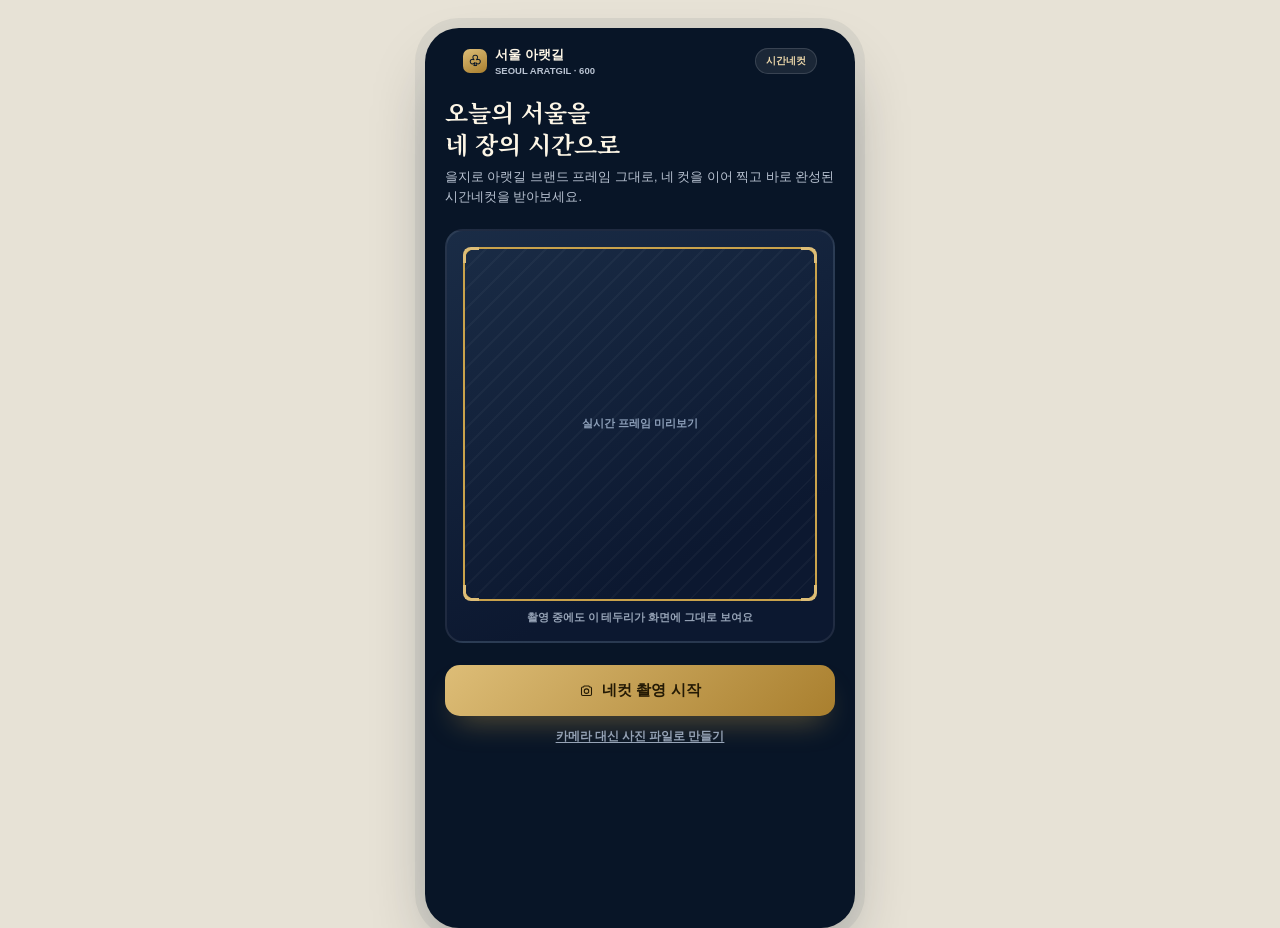
==== backend/web/photobooth.html @ 5fcafd5a "실제 점포 데이터베이스(161개) 추가, 시간네컷 포토부스 페이지 추가 - backend/data/에 원본 CSV와 build_route_database.py로 만든 실제 SQLi" ====
<!doctype html>
<html lang="ko">
<head>
<meta charset="utf-8" />
<meta name="viewport" content="width=device-width, initial-scale=1, maximum-scale=1, viewport-fit=cover" />
<meta name="theme-color" content="#0c1f34" />
<meta name="apple-mobile-web-app-capable" content="yes" />
<title>서울 시간네컷 | 서울 아랫길 600년</title>
<link rel="preconnect" href="https://fonts.googleapis.com">
<link rel="preconnect" href="https://fonts.gstatic.com" crossorigin>
<link href="https://fonts.googleapis.com/css2?family=Noto+Serif+KR:wght@500;700&family=Pretendard:wght@400;500;600;700;800&display=swap" rel="stylesheet">
<style>
:root{
  --navy-950:#081527; --navy-900:#0c1f34; --navy-800:#123049; --navy-700:#1a4162;
  --gold-300:#eed9ab; --gold-400:#ddbd77; --gold-500:#c9a24b; --gold-600:#a97f2e;
  --cream-50:#fbf7ef; --cream-100:#f4ecdc; --paper:#fffcf6;
  --ink-900:#1b2130; --ink-700:#3b4453; --ink-500:#6b7686; --ink-300:#a7b0bd;
  --line:#e9e0cf; --line-soft:#efe8d9;
  --shadow-card:0 10px 30px -14px rgba(11,25,45,.28);
  --shadow-pop:0 18px 46px -18px rgba(11,25,45,.4);
  --sans:'Pretendard','Noto Sans KR',-apple-system,BlinkMacSystemFont,'Malgun Gothic',sans-serif;
  --serif:'Noto Serif KR','Nanum Myeongjo',serif;
  --safe-t:env(safe-area-inset-top,0px); --safe-b:env(safe-area-inset-bottom,0px);
}
*{box-sizing:border-box;-webkit-tap-highlight-color:transparent}
html,body{height:100%}
body{margin:0;background:#e7e2d6;color:var(--ink-900);font-family:var(--sans);-webkit-font-smoothing:antialiased}
button{font-family:inherit}
.icon{width:1em;height:1em;display:inline-block;fill:none;stroke:currentColor;stroke-width:1.7;stroke-linecap:round;stroke-linejoin:round;vertical-align:-0.15em}

.app{position:relative;width:min(100%,430px);min-height:100vh;min-height:100dvh;margin:0 auto;background:var(--navy-950);overflow:hidden;color:#fff}
@media (min-width:560px){
  body{display:flex;justify-content:center;padding:28px 0}
  .app{min-height:min(100dvh,900px);height:min(100dvh,900px);border-radius:34px;box-shadow:0 30px 70px -22px rgba(8,20,38,.45),0 0 0 10px #0c1f3410}
}
.scroll{height:100%;overflow-y:auto;overscroll-behavior-y:contain;scrollbar-width:none}
.scroll::-webkit-scrollbar{display:none}

.topbar{
  position:sticky;top:0;z-index:20;display:flex;align-items:center;justify-content:space-between;
  padding:calc(14px + var(--safe-t)) 18px 12px;
}
.brand{display:flex;align-items:center;gap:8px;font-weight:800;font-size:13px;color:#fdf6e6}
.brand .mark{width:24px;height:24px;border-radius:7px;background:linear-gradient(155deg,var(--gold-400),var(--gold-600));display:grid;place-items:center;color:var(--navy-950);font-size:12px;flex:none}
.brand small{display:block;font-weight:600;color:#b9c3d2;font-size:9.5px;margin-top:1px}
.module-chip{font-size:10px;font-weight:700;color:var(--gold-300);background:#ffffff14;border:1px solid #ffffff22;padding:5px 10px;border-radius:99px}

/* ===== Screen 1: intro ===== */
#screen-pick{padding:4px 20px 40px}
.pick-hero h1{font-family:var(--serif);font-size:24px;font-weight:700;line-height:1.35;margin:8px 0 6px;color:#fdf6e6}
.pick-hero p{margin:0;color:#b9c3d2;font-size:12.5px;line-height:1.6}

.frame-preview{
  margin-top:22px;border-radius:18px;overflow:hidden;position:relative;
  background:linear-gradient(155deg,#1a2c46,#0c1830 75%);
  border:2px solid #ffffff14;padding:16px;
}
.frame-preview-inner{
  border-radius:12px;border:2px solid var(--gold-500);
  aspect-ratio:1/1;position:relative;
  background:repeating-linear-gradient(135deg,#ffffff08 0 2px,transparent 2px 14px);
  display:flex;align-items:center;justify-content:center;
}
.frame-preview-inner span{font-size:11px;color:#8ea0ba;font-weight:700}
.fp-corner{position:absolute;width:16px;height:16px;border-color:var(--gold-400);border-style:solid;border-width:0}
.fp-tl{top:-2px;left:-2px;border-top-width:3px;border-left-width:3px;border-top-left-radius:8px}
.fp-tr{top:-2px;right:-2px;border-top-width:3px;border-right-width:3px;border-top-right-radius:8px}
.fp-bl{bottom:-2px;left:-2px;border-bottom-width:3px;border-left-width:3px;border-bottom-left-radius:8px}
.fp-br{bottom:-2px;right:-2px;border-bottom-width:3px;border-right-width:3px;border-bottom-right-radius:8px}
.frame-preview-cap{margin-top:10px;text-align:center;font-size:10.5px;color:#96a3b6;font-weight:600}

.pick-cta{
  width:100%;margin-top:22px;border:0;border-radius:15px;padding:16px;
  background:linear-gradient(135deg,var(--gold-400),var(--gold-600));color:#241a05;
  font-size:15px;font-weight:800;cursor:pointer;display:flex;align-items:center;justify-content:center;gap:8px;
  box-shadow:0 16px 30px -12px rgba(201,162,75,.45);
}
.pick-cta:active{transform:scale(.985)}
.upload-alt{
  display:block;text-align:center;margin-top:12px;color:#96a3b6;font-size:11.5px;font-weight:600;
  text-decoration:underline;text-underline-offset:2px;background:none;border:0;width:100%;cursor:pointer;
}

/* ===== Screen 2: camera ===== */
#screen-cam{display:none;position:absolute;inset:0;background:#000}
#screen-cam.show{display:flex;flex-direction:column}
.cam-stage{position:relative;flex:1;overflow:hidden;background:#000}
video{width:100%;height:100%;object-fit:cover;display:block;transform:scaleX(-1)}
.cam-flash{position:absolute;inset:0;background:#fff;opacity:0;pointer-events:none}
.cam-flash.flash{animation:flashpop .35s ease-out}
@keyframes flashpop{0%{opacity:.9}100%{opacity:0}}
.cam-count{
  position:absolute;inset:0;display:none;align-items:center;justify-content:center;
  font-family:var(--serif);font-size:120px;font-weight:700;color:#fff;text-shadow:0 6px 30px #00000090;
  pointer-events:none;
}
.cam-count.show{display:flex}

/* live frame overlay -- shows the same border the final print will have */
.viewfinder-frame{position:absolute;inset:14px;pointer-events:none;z-index:4}
.viewfinder-frame .vf-border{position:absolute;inset:0;border:2.5px solid var(--gold-500);border-radius:16px;opacity:.9}
.viewfinder-frame .vf-corner{position:absolute;width:22px;height:22px;border-color:#fdf6e6;border-style:solid;border-width:0}
.viewfinder-frame .vf-tl{top:-2px;left:-2px;border-top-width:3px;border-left-width:3px;border-top-left-radius:10px}
.viewfinder-frame .vf-tr{top:-2px;right:-2px;border-top-width:3px;border-right-width:3px;border-top-right-radius:10px}
.viewfinder-frame .vf-bl{bottom:-2px;left:-2px;border-bottom-width:3px;border-left-width:3px;border-bottom-left-radius:10px}
.viewfinder-frame .vf-br{bottom:-2px;right:-2px;border-bottom-width:3px;border-right-width:3px;border-bottom-right-radius:10px}
.viewfinder-frame .vf-brand{
  position:absolute;top:10px;left:14px;display:flex;align-items:center;gap:5px;
  font-family:var(--serif);font-weight:700;font-size:11px;color:#fdf6e6;text-shadow:0 1px 4px #00000090;
}
.viewfinder-frame .vf-brand b{color:var(--gold-400)}
.viewfinder-frame .vf-emblem{
  position:absolute;bottom:10px;right:12px;width:30px;height:30px;border-radius:50%;
  border:1.5px solid var(--gold-400);display:flex;align-items:center;justify-content:center;
  font-family:var(--serif);font-weight:700;font-size:9px;color:var(--gold-300);
  text-shadow:0 1px 4px #00000090;
}

.cam-topline{
  position:absolute;top:calc(14px + var(--safe-t));left:16px;right:16px;z-index:5;
  display:flex;align-items:center;justify-content:space-between;
}
.cam-badge{background:#00000066;backdrop-filter:blur(6px);color:#fdf6e6;font-size:11px;font-weight:800;padding:6px 11px;border-radius:99px;border:1px solid #ffffff22}
.cam-close{width:32px;height:32px;border-radius:50%;background:#00000066;backdrop-filter:blur(6px);border:1px solid #ffffff22;color:#fff;display:grid;place-items:center;cursor:pointer}
.shots-strip{position:absolute;left:24px;top:calc(58px + var(--safe-t));z-index:5;display:flex;flex-direction:column;gap:6px}
.shots-strip .thumb{width:38px;height:38px;border-radius:8px;overflow:hidden;border:1.5px solid #ffffff55;background:#ffffff1a}
.shots-strip .thumb img{width:100%;height:100%;object-fit:cover;display:block}
.cam-bottom{
  position:relative;padding:18px 20px calc(20px + var(--safe-b));
  background:linear-gradient(0deg,#000 40%, transparent);
  display:flex;align-items:center;justify-content:center;gap:26px;
}
.shutter{
  width:74px;height:74px;border-radius:50%;background:#fff;border:4px solid #ffffff55;
  cursor:pointer;display:grid;place-items:center;
}
.shutter:active{transform:scale(.93)}
.shutter .dot{width:58px;height:58px;border-radius:50%;background:var(--gold-500)}
.shutter:disabled{opacity:.5}
.cam-side-btn{
  width:44px;height:44px;border-radius:50%;background:#ffffff18;border:1px solid #ffffff2a;color:#fff;
  display:grid;place-items:center;cursor:pointer;
}
.cam-error{
  position:absolute;inset:0;display:none;flex-direction:column;align-items:center;justify-content:center;
  padding:30px;text-align:center;background:#0c1f34;z-index:6;
}
.cam-error.show{display:flex}
.cam-error .icon{width:36px;height:36px;color:var(--gold-400);margin-bottom:14px}
.cam-error p{color:#c9d3e0;font-size:12.5px;line-height:1.7;margin:0 0 16px}
.cam-error label{
  padding:12px 20px;border-radius:12px;background:var(--gold-500);color:#241a05;font-weight:800;font-size:13px;cursor:pointer;
}

/* ===== Screen 3: result ===== */
#screen-result{display:none;position:absolute;inset:0;background:var(--paper);color:var(--ink-900)}
#screen-result.show{display:block}
.result-scroll{height:100%;overflow-y:auto;padding:calc(16px + var(--safe-t)) 20px calc(24px + var(--safe-b))}
.result-top{display:flex;align-items:center;justify-content:space-between;margin-bottom:4px}
.back-btn{width:32px;height:32px;border-radius:10px;border:1px solid var(--line);background:var(--paper);color:var(--navy-900);display:grid;place-items:center;cursor:pointer}
.result-title{font-size:13.5px;font-weight:800;color:var(--navy-950)}
.strip-wrap{margin-top:16px;display:flex;justify-content:center}
.strip-wrap canvas{width:100%;max-width:300px;border-radius:14px;box-shadow:var(--shadow-pop)}
.result-actions{display:flex;gap:10px;margin-top:22px}
.result-actions a, .result-actions button{
  flex:1;border-radius:14px;padding:14px;font-weight:800;font-size:12.5px;text-align:center;text-decoration:none;
  display:flex;align-items:center;justify-content:center;gap:6px;cursor:pointer;border:0;
}
.btn-gold{background:linear-gradient(135deg,var(--gold-400),var(--gold-600));color:#241a05}
.btn-ghost{border:1px solid var(--line)!important;background:var(--paper);color:var(--navy-800)}
.result-note{margin-top:16px;padding:11px 13px;border-radius:11px;background:var(--cream-100);color:var(--ink-500);font-size:11px;line-height:1.6;display:flex;gap:8px}
.result-note .icon{flex:none;margin-top:1px;color:var(--gold-600)}

.hidden-input{position:absolute;width:1px;height:1px;overflow:hidden;opacity:0}
</style>
</head>
<body>
<div class="app">
  <svg width="0" height="0" style="position:absolute">
    <defs>
      <symbol id="i-camera" viewBox="0 0 24 24"><path d="M4 8.5a2 2 0 0 1 2-2h1.2l1-1.8h7.6l1 1.8H18a2 2 0 0 1 2 2V18a2 2 0 0 1-2 2H6a2 2 0 0 1-2-2z"/><circle cx="12" cy="13" r="3.6"/></symbol>
      <symbol id="i-x" viewBox="0 0 24 24"><path d="M6 6l12 12M18 6L6 18"/></symbol>
      <symbol id="i-refresh" viewBox="0 0 24 24"><path d="M4 12a8 8 0 0 1 13.7-5.7L20 8M20 12a8 8 0 0 1-13.7 5.7L4 16"/><path d="M20 4v4h-4M4 20v-4h4"/></symbol>
      <symbol id="i-download" viewBox="0 0 24 24"><path d="M12 3v12m0 0l-4.5-4.5M12 15l4.5-4.5"/><path d="M4 17v2a2 2 0 0 0 2 2h12a2 2 0 0 0 2-2v-2"/></symbol>
      <symbol id="i-chevron-left" viewBox="0 0 24 24"><path d="M15 5l-7 7 7 7"/></symbol>
      <symbol id="i-flip" viewBox="0 0 24 24"><path d="M17 3l3 3-3 3M7 21l-3-3 3-3"/><path d="M20 6H9a5 5 0 0 0-5 5M4 18h11a5 5 0 0 0 5-5"/></symbol>
      <symbol id="i-info" viewBox="0 0 24 24"><circle cx="12" cy="12" r="9"/><path d="M12 11v5.5M12 7.6v.1"/></symbol>
      <symbol id="i-alert" viewBox="0 0 24 24"><path d="M12 3.5L21 19H3z"/><path d="M12 9.5v4M12 16v.1"/></symbol>
    </defs>
  </svg>

  <!-- ===== SCREEN 1: intro ===== -->
  <div id="screen-pick" class="scroll">
    <header class="topbar">
      <div class="brand"><span class="mark">♧</span><span>서울 아랫길 <small>SEOUL ARATGIL · 600</small></span></div>
      <span class="module-chip">시간네컷</span>
    </header>
    <div class="pick-hero">
      <h1>오늘의 서울을<br/>네 장의 시간으로</h1>
      <p>을지로 아랫길 브랜드 프레임 그대로, 네 컷을 이어 찍고 바로 완성된 시간네컷을 받아보세요.</p>
    </div>
    <div class="frame-preview">
      <div class="frame-preview-inner">
        <span>실시간 프레임 미리보기</span>
        <div class="fp-corner fp-tl"></div><div class="fp-corner fp-tr"></div>
        <div class="fp-corner fp-bl"></div><div class="fp-corner fp-br"></div>
      </div>
      <div class="frame-preview-cap">촬영 중에도 이 테두리가 화면에 그대로 보여요</div>
    </div>
    <button class="pick-cta" id="startBtn"><svg class="icon"><use href="#i-camera"/></svg>네컷 촬영 시작</button>
    <button class="upload-alt" id="uploadAltBtn">카메라 대신 사진 파일로 만들기</button>
    <input type="file" accept="image/*" multiple class="hidden-input" id="fileInput">
  </div>

  <!-- ===== SCREEN 2: camera ===== -->
  <div id="screen-cam">
    <div class="cam-stage">
      <video id="video" autoplay playsinline muted></video>

      <div class="viewfinder-frame">
        <div class="vf-border"></div>
        <div class="vf-corner vf-tl"></div><div class="vf-corner vf-tr"></div>
        <div class="vf-corner vf-bl"></div><div class="vf-corner vf-br"></div>
        <div class="vf-brand"><b>♧</b>서울 아랫길 600년</div>
        <div class="vf-emblem">600</div>
      </div>

      <div class="cam-flash" id="camFlash"></div>
      <div class="cam-count" id="camCount">3</div>
      <div class="cam-topline">
        <span class="cam-badge" id="shotBadge">1 / 4</span>
        <button class="cam-close" id="camClose"><svg class="icon"><use href="#i-x"/></svg></button>
      </div>
      <div class="shots-strip" id="shotsStrip"></div>
      <div class="cam-error" id="camError">
        <svg class="icon"><use href="#i-alert"/></svg>
        <p>카메라 권한을 확인할 수 없어요.<br/>브라우저 카메라 접근을 허용하거나, 사진 파일로 대신 만들어보세요.</p>
        <label for="fileInput2">사진 파일 선택</label>
        <input type="file" accept="image/*" multiple class="hidden-input" id="fileInput2">
      </div>
    </div>
    <div class="cam-bottom">
      <button class="cam-side-btn" id="camSwitch" title="카메라 전환"><svg class="icon"><use href="#i-flip"/></svg></button>
      <button class="shutter" id="shutterBtn"><span class="dot"></span></button>
      <span style="width:44px"></span>
    </div>
  </div>

  <!-- ===== SCREEN 3: result ===== -->
  <div id="screen-result">
    <div class="result-scroll">
      <div class="result-top">
        <button class="back-btn" id="resultBack"><svg class="icon"><use href="#i-chevron-left"/></svg></button>
        <span class="result-title">완성된 시간네컷</span>
        <span style="width:32px"></span>
      </div>
      <div class="strip-wrap"><canvas id="stripCanvas"></canvas></div>
      <div class="result-actions">
        <a class="btn-gold" id="downloadBtn" download="서울아랫길_시간네컷.png"><svg class="icon"><use href="#i-download"/></svg>다운로드</a>
        <button class="btn-ghost" id="retakeBtn"><svg class="icon"><use href="#i-refresh"/></svg>다시 찍기</button>
      </div>
      <div class="result-note"><svg class="icon"><use href="#i-info"/></svg><span>다운로드한 시간네컷은 을지로4가 제작 구역 참여점포에서 인화·포토북으로 제작할 수 있어요. (프로토타입 데모)</span></div>
    </div>
  </div>
</div>

<script>
(function(){
"use strict";

var TOTAL_SHOTS = 4;
var CELL = 640; // capture cell resolution (square)

var state = { stream:null, facing:'user', shots:[], countdownBusy:false };

function $(sel, root){ return (root||document).querySelector(sel); }
function $all(sel, root){ return Array.prototype.slice.call((root||document).querySelectorAll(sel)); }

$('#startBtn').addEventListener('click', function(){ openCamera(); });
$('#uploadAltBtn').addEventListener('click', function(){ $('#fileInput').click(); });
$('#fileInput').addEventListener('change', function(e){ handleFilesFallback(e.target.files); });
$('#fileInput2').addEventListener('change', function(e){ handleFilesFallback(e.target.files); });

/* ---------- Screen 2: camera ---------- */
var video = $('#video');

function openCamera(){
  state.shots = [];
  renderShotsStrip();
  updateBadge();
  $('#screen-pick').style.display = 'none';
  $('#screen-cam').classList.add('show');
  $('#camError').classList.remove('show');
  startStream();
}

function startStream(){
  if (state.stream){ state.stream.getTracks().forEach(function(t){ t.stop(); }); state.stream = null; }
  if (!navigator.mediaDevices || !navigator.mediaDevices.getUserMedia){
    showCamError(); return;
  }
  navigator.mediaDevices.getUserMedia({ video: { facingMode: state.facing }, audio:false })
    .then(function(stream){
      state.stream = stream;
      video.srcObject = stream;
      video.style.transform = state.facing === 'user' ? 'scaleX(-1)' : 'none';
    })
    .catch(function(){ showCamError(); });
}

function showCamError(){ $('#camError').classList.add('show'); }

$('#camSwitch').addEventListener('click', function(){
  state.facing = state.facing === 'user' ? 'environment' : 'user';
  startStream();
});

$('#camClose').addEventListener('click', function(){
  stopStream();
  $('#screen-cam').classList.remove('show');
  $('#screen-pick').style.display = '';
});

function stopStream(){
  if (state.stream){ state.stream.getTracks().forEach(function(t){ t.stop(); }); state.stream = null; }
}

function updateBadge(){
  $('#shotBadge').textContent = (state.shots.length + 1) + ' / ' + TOTAL_SHOTS;
}

$('#shutterBtn').addEventListener('click', function(){
  if (state.countdownBusy || state.shots.length >= TOTAL_SHOTS) return;
  runCountdown(function(){ captureFromVideo(); });
});

function runCountdown(done){
  state.countdownBusy = true;
  $('#shutterBtn').disabled = true;
  var n = 3;
  var el = $('#camCount');
  el.classList.add('show');
  el.textContent = n;
  var timer = setInterval(function(){
    n -= 1;
    if (n <= 0){
      clearInterval(timer);
      el.classList.remove('show');
      state.countdownBusy = false;
      $('#shutterBtn').disabled = false;
      done();
    } else {
      el.textContent = n;
    }
  }, 700);
}

function flash(){
  var f = $('#camFlash');
  f.classList.remove('flash'); void f.offsetWidth; f.classList.add('flash');
}

function captureFromVideo(){
  var vw = video.videoWidth, vh = video.videoHeight;
  if (!vw || !vh) return;
  var side = Math.min(vw, vh);
  var sx = (vw - side) / 2, sy = (vh - side) / 2;
  var canvas = document.createElement('canvas');
  canvas.width = CELL; canvas.height = CELL;
  var ctx = canvas.getContext('2d');
  ctx.save();
  if (state.facing === 'user'){ ctx.translate(CELL,0); ctx.scale(-1,1); }
  ctx.drawImage(video, sx, sy, side, side, 0, 0, CELL, CELL);
  ctx.restore();
  flash();
  addShot(canvas);
}

function handleFilesFallback(files){
  if (!files || !files.length) return;
  var list = Array.prototype.slice.call(files).slice(0, TOTAL_SHOTS - state.shots.length);
  if (!list.length) return;
  $('#screen-pick').style.display = 'none';
  $('#screen-cam').classList.add('show');
  $('#camError').classList.add('show');
  updateBadge();
  var i = 0;
  function next(){
    if (i >= list.length) return;
    var file = list[i]; i += 1;
    var img = new Image();
    img.onload = function(){
      var side = Math.min(img.width, img.height);
      var sx = (img.width - side) / 2, sy = (img.height - side) / 2;
      var canvas = document.createElement('canvas');
      canvas.width = CELL; canvas.height = CELL;
      var ctx = canvas.getContext('2d');
      ctx.drawImage(img, sx, sy, side, side, 0, 0, CELL, CELL);
      addShot(canvas);
      URL.revokeObjectURL(img.src);
      next();
    };
    img.src = URL.createObjectURL(file);
  }
  next();
}

function addShot(canvas){
  state.shots.push(canvas);
  renderShotsStrip();
  if (state.shots.length >= TOTAL_SHOTS){
    stopStream();
    setTimeout(buildResult, 300);
  } else {
    updateBadge();
  }
}

function renderShotsStrip(){
  var wrap = $('#shotsStrip');
  wrap.innerHTML = '';
  state.shots.forEach(function(c){
    var t = document.createElement('div');
    t.className = 'thumb';
    var img = document.createElement('img');
    img.src = c.toDataURL('image/jpeg', 0.85);
    t.appendChild(img);
    wrap.appendChild(t);
  });
}

/* ---------- Screen 3: build strip & result ---------- */
function roundRectPath(ctx, x, y, w, h, r){
  ctx.beginPath();
  ctx.moveTo(x+r, y);
  ctx.arcTo(x+w, y, x+w, y+h, r);
  ctx.arcTo(x+w, y+h, x, y+h, r);
  ctx.arcTo(x, y+h, x, y, r);
  ctx.arcTo(x, y, x+w, y, r);
  ctx.closePath();
}

function buildResult(){
  var pad = 28, gap = 14, cellW = 480;
  var headerH = 96, footerH = 92;
  var w = cellW + pad * 2;
  var h = headerH + state.shots.length * cellW + (state.shots.length - 1) * gap + footerH + pad;

  var canvas = $('#stripCanvas');
  canvas.width = w; canvas.height = h;
  var ctx = canvas.getContext('2d');

  ctx.fillStyle = '#fffcf6';
  roundRectPath(ctx, 0, 0, w, h, 22);
  ctx.fill();

  ctx.save();
  ctx.strokeStyle = '#c9a24b';
  ctx.lineWidth = 3;
  roundRectPath(ctx, 4, 4, w-8, h-8, 18);
  ctx.stroke();
  ctx.restore();

  ctx.fillStyle = '#0c1f34';
  ctx.font = '700 15px "Noto Serif KR", serif';
  ctx.textAlign = 'left';
  ctx.fillText('서울 아랫길 600년', pad, 40);
  ctx.fillStyle = '#a97f2e';
  ctx.font = '700 12px Pretendard, sans-serif';
  ctx.fillText('SEOUL ARATGIL TIME-CUT', pad, 60);
  ctx.strokeStyle = '#e9e0cf';
  ctx.lineWidth = 1;
  ctx.beginPath(); ctx.moveTo(pad, headerH - 14); ctx.lineTo(w - pad, headerH - 14); ctx.stroke();

  var y = headerH;
  state.shots.forEach(function(shot){
    ctx.save();
    roundRectPath(ctx, pad, y, cellW, cellW, 10);
    ctx.clip();
    ctx.drawImage(shot, pad, y, cellW, cellW);
    ctx.restore();
    ctx.strokeStyle = '#c9a24b';
    ctx.lineWidth = 2.5;
    roundRectPath(ctx, pad, y, cellW, cellW, 10);
    ctx.stroke();
    y += cellW + gap;
  });

  var footY = h - footerH;
  ctx.strokeStyle = '#e9e0cf';
  ctx.beginPath(); ctx.moveTo(pad, footY + 10); ctx.lineTo(w - pad, footY + 10); ctx.stroke();
  ctx.fillStyle = '#6b7686';
  ctx.font = '600 11.5px Pretendard, sans-serif';
  var d = new Date();
  var dateStr = d.getFullYear() + '.' + String(d.getMonth()+1).padStart(2,'0') + '.' + String(d.getDate()).padStart(2,'0');
  ctx.fillText('을지로 지하상가 · ' + dateStr, pad, footY + 34);
  ctx.fillStyle = '#1b2130';
  ctx.font = '700 12px Pretendard, sans-serif';
  ctx.fillText('오늘의 서울을 네 장의 시간으로', pad, footY + 54);

  ctx.save();
  ctx.translate(w - pad - 30, footY + 40);
  ctx.strokeStyle = '#c9a24b';
  ctx.lineWidth = 2;
  ctx.beginPath(); ctx.arc(0, 0, 22, 0, Math.PI*2); ctx.stroke();
  ctx.fillStyle = '#a97f2e';
  ctx.font = '700 13px "Noto Serif KR", serif';
  ctx.textAlign = 'center';
  ctx.fillText('600', 0, 5);
  ctx.restore();

  $('#downloadBtn').href = canvas.toDataURL('image/png');

  $('#screen-cam').classList.remove('show');
  $('#screen-result').classList.add('show');
}

$('#resultBack').addEventListener('click', resetAll);
$('#retakeBtn').addEventListener('click', resetAll);

function resetAll(){
  stopStream();
  state.shots = [];
  $('#screen-result').classList.remove('show');
  $('#screen-pick').style.display = '';
}
})();
</script>
</body>
</html>
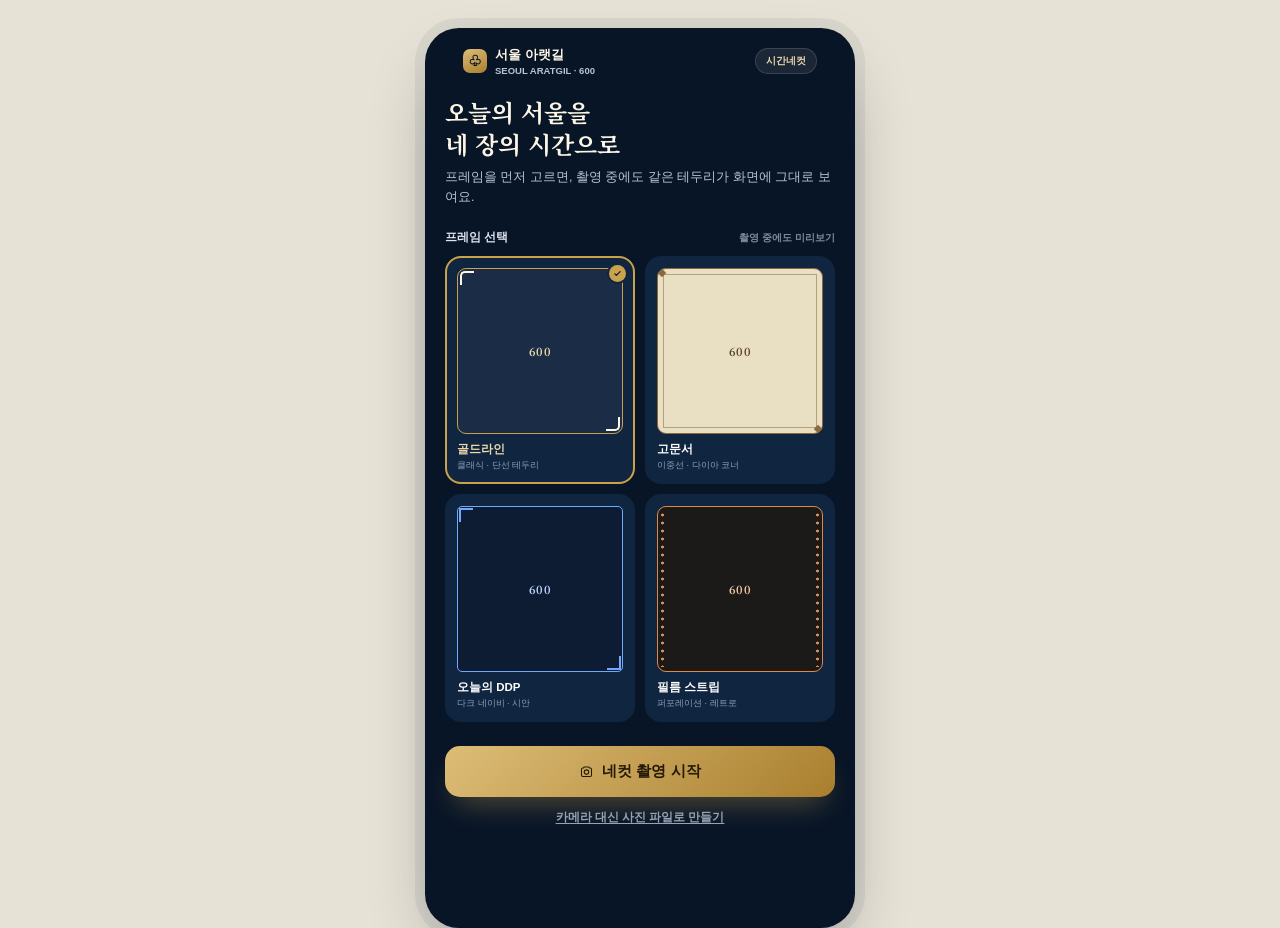
==== commit f6cabc49: "시간네컷에 프레임 선택 기능 추가 (골드라인·고문서·오늘의 DDP·필름 스트립)" ====
--- a/backend/web/photobooth.html
+++ b/backend/web/photobooth.html
@@ -45,32 +45,68 @@
 .brand small{display:block;font-weight:600;color:#b9c3d2;font-size:9.5px;margin-top:1px}
 .module-chip{font-size:10px;font-weight:700;color:var(--gold-300);background:#ffffff14;border:1px solid #ffffff22;padding:5px 10px;border-radius:99px}
 
-/* ===== Screen 1: intro ===== */
+/* ===== Screen 1: intro + frame picker ===== */
 #screen-pick{padding:4px 20px 40px}
 .pick-hero h1{font-family:var(--serif);font-size:24px;font-weight:700;line-height:1.35;margin:8px 0 6px;color:#fdf6e6}
 .pick-hero p{margin:0;color:#b9c3d2;font-size:12.5px;line-height:1.6}
 
-.frame-preview{
-  margin-top:22px;border-radius:18px;overflow:hidden;position:relative;
-  background:linear-gradient(155deg,#1a2c46,#0c1830 75%);
-  border:2px solid #ffffff14;padding:16px;
-}
-.frame-preview-inner{
-  border-radius:12px;border:2px solid var(--gold-500);
-  aspect-ratio:1/1;position:relative;
-  background:repeating-linear-gradient(135deg,#ffffff08 0 2px,transparent 2px 14px);
-  display:flex;align-items:center;justify-content:center;
-}
-.frame-preview-inner span{font-size:11px;color:#8ea0ba;font-weight:700}
-.fp-corner{position:absolute;width:16px;height:16px;border-color:var(--gold-400);border-style:solid;border-width:0}
-.fp-tl{top:-2px;left:-2px;border-top-width:3px;border-left-width:3px;border-top-left-radius:8px}
-.fp-tr{top:-2px;right:-2px;border-top-width:3px;border-right-width:3px;border-top-right-radius:8px}
-.fp-bl{bottom:-2px;left:-2px;border-bottom-width:3px;border-left-width:3px;border-bottom-left-radius:8px}
-.fp-br{bottom:-2px;right:-2px;border-bottom-width:3px;border-right-width:3px;border-bottom-right-radius:8px}
-.frame-preview-cap{margin-top:10px;text-align:center;font-size:10.5px;color:#96a3b6;font-weight:600}
+.section-label{display:flex;align-items:baseline;justify-content:space-between;font-size:12px;font-weight:800;color:#dbe3ee;margin:22px 0 10px}
+.section-label span.hint{font-size:10px;font-weight:600;color:#7c8ba0}
+
+.frame-grid{display:grid;grid-template-columns:1fr 1fr;gap:10px}
+.frame-card{
+  position:relative;border-radius:16px;overflow:hidden;cursor:pointer;
+  border:2px solid transparent;background:#0f2540;padding:10px;
+  transition:border-color .15s ease, transform .1s ease;
+}
+.frame-card:active{transform:scale(.97)}
+.frame-card.active{border-color:var(--gold-500)}
+.frame-card.active::after{
+  content:"";position:absolute;top:7px;right:7px;width:17px;height:17px;border-radius:50%;
+  background:var(--gold-500);box-shadow:0 0 0 2px #0f2540;
+  background-image:url("data:image/svg+xml,%3Csvg xmlns='http://www.w3.org/2000/svg' width='9' height='9' viewBox='0 0 24 24' fill='none' stroke='%230c1f34' stroke-width='3.6' stroke-linecap='round' stroke-linejoin='round'%3E%3Cpath d='M5 13l4 4L19 7'/%3E%3C/svg%3E");
+  background-repeat:no-repeat;background-position:center;
+}
+.fc-swatch{border-radius:9px;aspect-ratio:1/1;position:relative;display:flex;align-items:center;justify-content:center}
+.fc-swatch b{font-family:var(--serif);font-size:11px;font-weight:700;letter-spacing:.3px}
+.fc-corner{position:absolute;width:14px;height:14px}
+.fc-label{margin-top:8px}
+.fc-label b{display:block;font-size:11.5px;font-weight:800;color:#fff}
+.fc-label span{display:block;font-size:9px;color:#8ea0ba;margin-top:2px}
+.frame-card.active .fc-label b{color:var(--gold-300)}
+
+/* swatch look per frame */
+.fc-gold .fc-swatch{background:#1a2c46;border:1.5px solid #c9a24b}
+.fc-gold .fc-swatch b{color:#eed9ab}
+.fc-gold .fc-corner{border-color:#fdf6e6;border-style:solid;border-width:0}
+.fc-gold .fc-corner.tl{top:2px;left:2px;border-top-width:2px;border-left-width:2px;border-top-left-radius:5px}
+.fc-gold .fc-corner.br{bottom:2px;right:2px;border-bottom-width:2px;border-right-width:2px;border-bottom-right-radius:5px}
+
+.fc-archive .fc-swatch{background:#e9dfc2;border:1.5px solid #8a6a3c}
+.fc-archive .fc-swatch:before{content:"";position:absolute;inset:5px;border:1px solid #8a6a3c88}
+.fc-archive .fc-swatch b{color:#5c4423}
+.fc-archive .fc-corner{background:#8a6a3c;transform:rotate(45deg)}
+.fc-archive .fc-corner.tl{top:1px;left:1px;width:6px;height:6px}
+.fc-archive .fc-corner.br{bottom:1px;right:1px;width:6px;height:6px}
+
+.fc-ddp .fc-swatch{background:#0e1c33;border:1.5px solid #6ea8ff;border-radius:5px}
+.fc-ddp .fc-swatch b{color:#bcd6ff}
+.fc-ddp .fc-corner{border-color:#6ea8ff;border-style:solid;border-width:0}
+.fc-ddp .fc-corner.tl{top:1px;left:1px;border-top-width:2px;border-left-width:2px}
+.fc-ddp .fc-corner.br{bottom:1px;right:1px;border-bottom-width:2px;border-right-width:2px}
+
+.fc-film .fc-swatch{background:#1c1a18;border:1.5px solid #e08a4a}
+.fc-film .fc-swatch b{color:#f0c9a2}
+.fc-film .fc-swatch:before,.fc-film .fc-swatch:after{
+  content:"";position:absolute;top:4px;bottom:4px;width:3px;
+  background-image:radial-gradient(circle, #e08a4a 1.4px, transparent 1.6px);
+  background-size:100% 8px;
+}
+.fc-film .fc-swatch:before{left:3px}
+.fc-film .fc-swatch:after{right:3px}
 
 .pick-cta{
-  width:100%;margin-top:22px;border:0;border-radius:15px;padding:16px;
+  width:100%;margin-top:24px;border:0;border-radius:15px;padding:16px;
   background:linear-gradient(135deg,var(--gold-400),var(--gold-600));color:#241a05;
   font-size:15px;font-weight:800;cursor:pointer;display:flex;align-items:center;justify-content:center;gap:8px;
   box-shadow:0 16px 30px -12px rgba(201,162,75,.45);
@@ -96,9 +132,13 @@
 }
 .cam-count.show{display:flex}
 
-/* live frame overlay -- shows the same border the final print will have */
-.viewfinder-frame{position:absolute;inset:14px;pointer-events:none;z-index:4}
-.viewfinder-frame .vf-border{position:absolute;inset:0;border:2.5px solid var(--gold-500);border-radius:16px;opacity:.9}
+/* live frame overlay -- previews the same border the final print will have */
+.viewfinder-frame{position:absolute;inset:14px;pointer-events:none;z-index:4;
+  --vf-accent:#c9a24b; --vf-tint:transparent; --vf-radius:16px;
+}
+.viewfinder-frame .vf-tint{position:absolute;inset:0;background:var(--vf-tint);border-radius:var(--vf-radius)}
+.viewfinder-frame .vf-border{position:absolute;inset:0;border:2.5px solid var(--vf-accent);border-radius:var(--vf-radius);opacity:.92}
+.viewfinder-frame .vf-border-inset{position:absolute;inset:7px;border:1px solid var(--vf-accent);border-radius:calc(var(--vf-radius) - 6px);opacity:.55;display:none}
 .viewfinder-frame .vf-corner{position:absolute;width:22px;height:22px;border-color:#fdf6e6;border-style:solid;border-width:0}
 .viewfinder-frame .vf-tl{top:-2px;left:-2px;border-top-width:3px;border-left-width:3px;border-top-left-radius:10px}
 .viewfinder-frame .vf-tr{top:-2px;right:-2px;border-top-width:3px;border-right-width:3px;border-top-right-radius:10px}
@@ -108,13 +148,33 @@
   position:absolute;top:10px;left:14px;display:flex;align-items:center;gap:5px;
   font-family:var(--serif);font-weight:700;font-size:11px;color:#fdf6e6;text-shadow:0 1px 4px #00000090;
 }
-.viewfinder-frame .vf-brand b{color:var(--gold-400)}
+.viewfinder-frame .vf-brand b{color:var(--vf-accent)}
 .viewfinder-frame .vf-emblem{
   position:absolute;bottom:10px;right:12px;width:30px;height:30px;border-radius:50%;
-  border:1.5px solid var(--gold-400);display:flex;align-items:center;justify-content:center;
-  font-family:var(--serif);font-weight:700;font-size:9px;color:var(--gold-300);
+  border:1.5px solid var(--vf-accent);display:flex;align-items:center;justify-content:center;
+  font-family:var(--serif);font-weight:700;font-size:9px;color:var(--vf-accent);
   text-shadow:0 1px 4px #00000090;
 }
+.viewfinder-frame .vf-perf{position:absolute;top:6px;bottom:6px;width:5px;
+  background-image:radial-gradient(circle, var(--vf-accent) 1.6px, transparent 2px);
+  background-size:100% 22px;display:none;
+}
+.viewfinder-frame .vf-perf.l{left:5px}
+.viewfinder-frame .vf-perf.r{right:5px}
+
+/* per-frame overrides */
+.viewfinder-frame.vf-archive{--vf-accent:#e3c98a; --vf-radius:12px}
+.viewfinder-frame.vf-archive .vf-border-inset{display:block}
+.viewfinder-frame.vf-archive .vf-corner{border-radius:0;transform:rotate(45deg);width:9px;height:9px;background:var(--vf-accent);border-width:0}
+.viewfinder-frame.vf-archive .vf-tl{top:-1px;left:-1px}
+.viewfinder-frame.vf-archive .vf-tr{top:-1px;right:-1px}
+.viewfinder-frame.vf-archive .vf-bl{bottom:-1px;left:-1px}
+.viewfinder-frame.vf-archive .vf-br{bottom:-1px;right:-1px}
+
+.viewfinder-frame.vf-ddp{--vf-accent:#7cb3ff; --vf-radius:6px; --vf-tint:linear-gradient(155deg,#0e1c3355,transparent 60%)}
+
+.viewfinder-frame.vf-film{--vf-accent:#f0a463; --vf-radius:5px; --vf-tint:linear-gradient(0deg,#1c1a1855,transparent 40%)}
+.viewfinder-frame.vf-film .vf-perf{display:block}
 
 .cam-topline{
   position:absolute;top:calc(14px + var(--safe-t));left:16px;right:16px;z-index:5;
@@ -189,7 +249,7 @@
     </defs>
   </svg>
 
-  <!-- ===== SCREEN 1: intro ===== -->
+  <!-- ===== SCREEN 1: intro + frame picker ===== -->
   <div id="screen-pick" class="scroll">
     <header class="topbar">
       <div class="brand"><span class="mark">♧</span><span>서울 아랫길 <small>SEOUL ARATGIL · 600</small></span></div>
@@ -197,16 +257,29 @@
     </header>
     <div class="pick-hero">
       <h1>오늘의 서울을<br/>네 장의 시간으로</h1>
-      <p>을지로 아랫길 브랜드 프레임 그대로, 네 컷을 이어 찍고 바로 완성된 시간네컷을 받아보세요.</p>
+      <p>프레임을 먼저 고르면, 촬영 중에도 같은 테두리가 화면에 그대로 보여요.</p>
     </div>
-    <div class="frame-preview">
-      <div class="frame-preview-inner">
-        <span>실시간 프레임 미리보기</span>
-        <div class="fp-corner fp-tl"></div><div class="fp-corner fp-tr"></div>
-        <div class="fp-corner fp-bl"></div><div class="fp-corner fp-br"></div>
-      </div>
-      <div class="frame-preview-cap">촬영 중에도 이 테두리가 화면에 그대로 보여요</div>
+
+    <div class="section-label">프레임 선택 <span class="hint">촬영 중에도 미리보기</span></div>
+    <div class="frame-grid" id="frameGrid">
+      <div class="frame-card fc-gold active" data-frame="gold">
+        <div class="fc-swatch"><b>600</b><div class="fc-corner tl"></div><div class="fc-corner br"></div></div>
+        <div class="fc-label"><b>골드라인</b><span>클래식 · 단선 테두리</span></div>
+      </div>
+      <div class="frame-card fc-archive" data-frame="archive">
+        <div class="fc-swatch"><b>600</b><div class="fc-corner tl"></div><div class="fc-corner br"></div></div>
+        <div class="fc-label"><b>고문서</b><span>이중선 · 다이아 코너</span></div>
+      </div>
+      <div class="frame-card fc-ddp" data-frame="ddp">
+        <div class="fc-swatch"><b>600</b><div class="fc-corner tl"></div><div class="fc-corner br"></div></div>
+        <div class="fc-label"><b>오늘의 DDP</b><span>다크 네이비 · 시안</span></div>
+      </div>
+      <div class="frame-card fc-film" data-frame="film">
+        <div class="fc-swatch"><b>600</b></div>
+        <div class="fc-label"><b>필름 스트립</b><span>퍼포레이션 · 레트로</span></div>
+      </div>
     </div>
+
     <button class="pick-cta" id="startBtn"><svg class="icon"><use href="#i-camera"/></svg>네컷 촬영 시작</button>
     <button class="upload-alt" id="uploadAltBtn">카메라 대신 사진 파일로 만들기</button>
     <input type="file" accept="image/*" multiple class="hidden-input" id="fileInput">
@@ -217,8 +290,11 @@
     <div class="cam-stage">
       <video id="video" autoplay playsinline muted></video>
 
-      <div class="viewfinder-frame">
+      <div class="viewfinder-frame" id="viewfinderFrame">
+        <div class="vf-tint"></div>
         <div class="vf-border"></div>
+        <div class="vf-border-inset"></div>
+        <div class="vf-perf l"></div><div class="vf-perf r"></div>
         <div class="vf-corner vf-tl"></div><div class="vf-corner vf-tr"></div>
         <div class="vf-corner vf-bl"></div><div class="vf-corner vf-br"></div>
         <div class="vf-brand"><b>♧</b>서울 아랫길 600년</div>
@@ -271,10 +347,42 @@
 var TOTAL_SHOTS = 4;
 var CELL = 640; // capture cell resolution (square)
 
-var state = { stream:null, facing:'user', shots:[], countdownBusy:false };
+var FRAMES = {
+  gold: {
+    name:'골드라인', bg:'#fffcf6', ink:'#0c1f34', sub:'#a97f2e', line:'#e9e0cf', accent:'#c9a24b',
+    radius:18, cellRadius:10, border:'single', corner:'bracket', perforation:false,
+    headerAlign:'left', headerRuleDouble:false, emblem:'circle'
+  },
+  archive: {
+    name:'고문서', bg:'#f7f1e2', ink:'#3c2f1a', sub:'#8a6a3c', line:'#ddcb9e', accent:'#8a6a3c',
+    radius:12, cellRadius:6, border:'double', corner:'diamond', perforation:false,
+    headerAlign:'center', headerRuleDouble:true, emblem:'seal'
+  },
+  ddp: {
+    name:'오늘의 DDP', bg:'#0e1c33', ink:'#eaf0fb', sub:'#8fb4ef', line:'#2c4670', accent:'#6ea8ff',
+    radius:8, cellRadius:6, border:'single', corner:'sharp', perforation:false,
+    headerAlign:'left', headerRuleDouble:false, emblem:'hex'
+  },
+  film: {
+    name:'필름 스트립', bg:'#1c1a18', ink:'#f3ece0', sub:'#e08a4a', line:'#3a332c', accent:'#e08a4a',
+    radius:6, cellRadius:4, border:'single', corner:'dot', perforation:true,
+    headerAlign:'left', headerRuleDouble:false, emblem:'square'
+  }
+};
+
+var state = { stream:null, facing:'user', shots:[], countdownBusy:false, frame:'gold' };
 
 function $(sel, root){ return (root||document).querySelector(sel); }
 function $all(sel, root){ return Array.prototype.slice.call((root||document).querySelectorAll(sel)); }
+
+/* ---------- Screen 1: frame pick ---------- */
+$all('#frameGrid .frame-card').forEach(function(card){
+  card.addEventListener('click', function(){
+    $all('#frameGrid .frame-card').forEach(function(c){ c.classList.remove('active'); });
+    card.classList.add('active');
+    state.frame = card.dataset.frame;
+  });
+});
 
 $('#startBtn').addEventListener('click', function(){ openCamera(); });
 $('#uploadAltBtn').addEventListener('click', function(){ $('#fileInput').click(); });
@@ -283,11 +391,13 @@
 
 /* ---------- Screen 2: camera ---------- */
 var video = $('#video');
+var vfFrame = $('#viewfinderFrame');
 
 function openCamera(){
   state.shots = [];
   renderShotsStrip();
   updateBadge();
+  vfFrame.className = 'viewfinder-frame vf-' + state.frame;
   $('#screen-pick').style.display = 'none';
   $('#screen-cam').classList.add('show');
   $('#camError').classList.remove('show');
@@ -380,6 +490,7 @@
   if (!files || !files.length) return;
   var list = Array.prototype.slice.call(files).slice(0, TOTAL_SHOTS - state.shots.length);
   if (!list.length) return;
+  vfFrame.className = 'viewfinder-frame vf-' + state.frame;
   $('#screen-pick').style.display = 'none';
   $('#screen-cam').classList.add('show');
   $('#camError').classList.add('show');
@@ -440,74 +551,155 @@
   ctx.closePath();
 }
 
+function drawCorner(ctx, cx, cy, hSign, vSign, style, color){
+  ctx.save();
+  ctx.strokeStyle = color; ctx.fillStyle = color;
+  if (style === 'bracket' || style === 'sharp'){
+    var s = 20;
+    ctx.lineWidth = 3;
+    ctx.beginPath();
+    ctx.moveTo(cx, cy + vSign*s);
+    ctx.lineTo(cx, cy);
+    ctx.lineTo(cx + hSign*s, cy);
+    ctx.stroke();
+  } else if (style === 'diamond'){
+    var o = 15, r = 7;
+    var dx = cx + hSign*o, dy = cy + vSign*o;
+    ctx.beginPath();
+    ctx.moveTo(dx-r,dy); ctx.lineTo(dx,dy-r); ctx.lineTo(dx+r,dy); ctx.lineTo(dx,dy+r); ctx.closePath();
+    ctx.fill();
+  } else if (style === 'dot'){
+    var o2 = 15;
+    ctx.beginPath();
+    ctx.arc(cx + hSign*o2, cy + vSign*o2, 4.5, 0, Math.PI*2);
+    ctx.fill();
+  }
+  ctx.restore();
+}
+
+function drawPerforations(ctx, x, yTop, yBottom, color){
+  var step = 24, r = 3.4;
+  ctx.save();
+  ctx.fillStyle = color;
+  for (var yy = yTop + 16; yy <= yBottom - 16; yy += step){
+    ctx.beginPath(); ctx.arc(x, yy, r, 0, Math.PI*2); ctx.fill();
+  }
+  ctx.restore();
+}
+
+function drawEmblem(ctx, cx, cy, r, style, color, textColor){
+  ctx.save();
+  ctx.translate(cx, cy);
+  ctx.strokeStyle = color; ctx.fillStyle = color;
+  if (style === 'circle'){
+    ctx.lineWidth = 2; ctx.beginPath(); ctx.arc(0,0,r,0,Math.PI*2); ctx.stroke();
+  } else if (style === 'seal'){
+    ctx.lineWidth = 1.4;
+    ctx.beginPath(); ctx.arc(0,0,r,0,Math.PI*2); ctx.stroke();
+    ctx.beginPath(); ctx.arc(0,0,r-4,0,Math.PI*2); ctx.stroke();
+  } else if (style === 'hex'){
+    ctx.lineWidth = 2;
+    ctx.beginPath();
+    for (var i=0;i<6;i++){
+      var a = Math.PI/3*i - Math.PI/6;
+      var px = Math.cos(a)*r, py = Math.sin(a)*r;
+      if (i===0) ctx.moveTo(px,py); else ctx.lineTo(px,py);
+    }
+    ctx.closePath(); ctx.stroke();
+  } else if (style === 'square'){
+    ctx.lineWidth = 2; ctx.strokeRect(-r*0.78,-r*0.78,r*1.56,r*1.56);
+  }
+  ctx.fillStyle = textColor;
+  ctx.font = '700 13px "Noto Serif KR", serif';
+  ctx.textAlign = 'center'; ctx.textBaseline = 'middle';
+  ctx.fillText('600', 0, 1);
+  ctx.restore();
+}
+
 function buildResult(){
+  var f = FRAMES[state.frame];
   var pad = 28, gap = 14, cellW = 480;
+  var sidePad = f.perforation ? 16 : 0;
   var headerH = 96, footerH = 92;
-  var w = cellW + pad * 2;
+  var innerW = cellW + pad*2;
+  var w = innerW + sidePad*2;
   var h = headerH + state.shots.length * cellW + (state.shots.length - 1) * gap + footerH + pad;
 
   var canvas = $('#stripCanvas');
   canvas.width = w; canvas.height = h;
   var ctx = canvas.getContext('2d');
 
-  ctx.fillStyle = '#fffcf6';
-  roundRectPath(ctx, 0, 0, w, h, 22);
+  ctx.fillStyle = f.bg;
+  roundRectPath(ctx, 0, 0, w, h, f.radius + 4);
   ctx.fill();
 
+  var ox = sidePad + 4, oy = 4, ow = w - sidePad*2 - 8, oh = h - 8;
   ctx.save();
-  ctx.strokeStyle = '#c9a24b';
+  ctx.strokeStyle = f.accent;
   ctx.lineWidth = 3;
-  roundRectPath(ctx, 4, 4, w-8, h-8, 18);
+  roundRectPath(ctx, ox, oy, ow, oh, f.radius);
   ctx.stroke();
+  if (f.border === 'double'){
+    ctx.lineWidth = 1;
+    roundRectPath(ctx, ox+7, oy+7, ow-14, oh-14, Math.max(f.radius-6,2));
+    ctx.stroke();
+  }
   ctx.restore();
 
-  ctx.fillStyle = '#0c1f34';
+  drawCorner(ctx, ox, oy, 1, 1, f.corner, f.accent);
+  drawCorner(ctx, ox+ow, oy, -1, 1, f.corner, f.accent);
+  drawCorner(ctx, ox, oy+oh, 1, -1, f.corner, f.accent);
+  drawCorner(ctx, ox+ow, oy+oh, -1, -1, f.corner, f.accent);
+
+  if (f.perforation){
+    drawPerforations(ctx, sidePad/2 + 2, oy, oy+oh, f.accent);
+    drawPerforations(ctx, w - sidePad/2 - 2, oy, oy+oh, f.accent);
+  }
+
+  var textX = f.headerAlign === 'center' ? w/2 : pad + sidePad;
+  ctx.textAlign = f.headerAlign === 'center' ? 'center' : 'left';
+  ctx.fillStyle = f.ink;
   ctx.font = '700 15px "Noto Serif KR", serif';
-  ctx.textAlign = 'left';
-  ctx.fillText('서울 아랫길 600년', pad, 40);
-  ctx.fillStyle = '#a97f2e';
+  ctx.fillText('서울 아랫길 600년', textX, 40);
+  ctx.fillStyle = f.sub;
   ctx.font = '700 12px Pretendard, sans-serif';
-  ctx.fillText('SEOUL ARATGIL TIME-CUT', pad, 60);
-  ctx.strokeStyle = '#e9e0cf';
+  ctx.fillText('SEOUL ARATGIL TIME-CUT · ' + f.name, textX, 60);
+
+  ctx.strokeStyle = f.line;
   ctx.lineWidth = 1;
-  ctx.beginPath(); ctx.moveTo(pad, headerH - 14); ctx.lineTo(w - pad, headerH - 14); ctx.stroke();
+  ctx.beginPath(); ctx.moveTo(pad+sidePad, headerH - 16); ctx.lineTo(w - pad - sidePad, headerH - 16); ctx.stroke();
+  if (f.headerRuleDouble){
+    ctx.beginPath(); ctx.moveTo(pad+sidePad, headerH - 12); ctx.lineTo(w - pad - sidePad, headerH - 12); ctx.stroke();
+  }
 
   var y = headerH;
   state.shots.forEach(function(shot){
     ctx.save();
-    roundRectPath(ctx, pad, y, cellW, cellW, 10);
+    roundRectPath(ctx, pad+sidePad, y, cellW, cellW, f.cellRadius);
     ctx.clip();
-    ctx.drawImage(shot, pad, y, cellW, cellW);
+    ctx.drawImage(shot, pad+sidePad, y, cellW, cellW);
     ctx.restore();
-    ctx.strokeStyle = '#c9a24b';
+    ctx.strokeStyle = f.accent;
     ctx.lineWidth = 2.5;
-    roundRectPath(ctx, pad, y, cellW, cellW, 10);
+    roundRectPath(ctx, pad+sidePad, y, cellW, cellW, f.cellRadius);
     ctx.stroke();
     y += cellW + gap;
   });
 
   var footY = h - footerH;
-  ctx.strokeStyle = '#e9e0cf';
-  ctx.beginPath(); ctx.moveTo(pad, footY + 10); ctx.lineTo(w - pad, footY + 10); ctx.stroke();
-  ctx.fillStyle = '#6b7686';
+  ctx.strokeStyle = f.line;
+  ctx.textAlign = 'left';
+  ctx.beginPath(); ctx.moveTo(pad+sidePad, footY + 10); ctx.lineTo(w - pad - sidePad, footY + 10); ctx.stroke();
+  ctx.fillStyle = f.sub;
   ctx.font = '600 11.5px Pretendard, sans-serif';
   var d = new Date();
   var dateStr = d.getFullYear() + '.' + String(d.getMonth()+1).padStart(2,'0') + '.' + String(d.getDate()).padStart(2,'0');
-  ctx.fillText('을지로 지하상가 · ' + dateStr, pad, footY + 34);
-  ctx.fillStyle = '#1b2130';
+  ctx.fillText('을지로 지하상가 · ' + dateStr, pad+sidePad, footY + 34);
+  ctx.fillStyle = f.ink;
   ctx.font = '700 12px Pretendard, sans-serif';
-  ctx.fillText('오늘의 서울을 네 장의 시간으로', pad, footY + 54);
-
-  ctx.save();
-  ctx.translate(w - pad - 30, footY + 40);
-  ctx.strokeStyle = '#c9a24b';
-  ctx.lineWidth = 2;
-  ctx.beginPath(); ctx.arc(0, 0, 22, 0, Math.PI*2); ctx.stroke();
-  ctx.fillStyle = '#a97f2e';
-  ctx.font = '700 13px "Noto Serif KR", serif';
-  ctx.textAlign = 'center';
-  ctx.fillText('600', 0, 5);
-  ctx.restore();
+  ctx.fillText('오늘의 서울을 네 장의 시간으로', pad+sidePad, footY + 54);
+
+  drawEmblem(ctx, w - pad - sidePad - 30, footY + 40, 20, f.emblem, f.accent, f.sub);
 
   $('#downloadBtn').href = canvas.toDataURL('image/png');
 
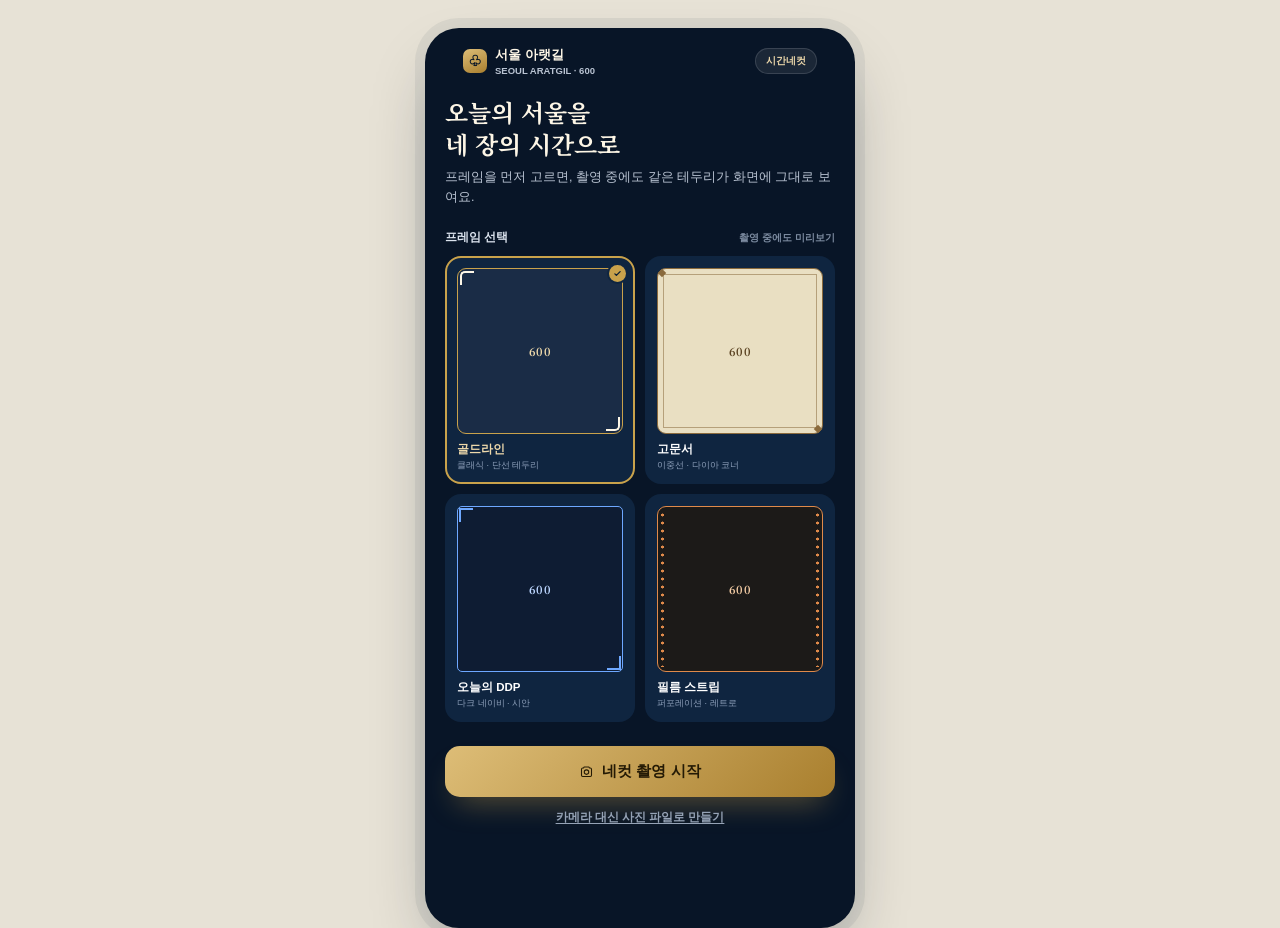
==== commit adb7ad2d: "Skip virtual cameras in photobooth capture (fix black-screen on Windows) getUserMedia({facingMode}) " ====
--- a/backend/web/photobooth.html
+++ b/backend/web/photobooth.html
@@ -404,12 +404,39 @@
   startStream();
 }
 
+// Some Windows laptops register a software "virtual camera" (meeting
+// background-blur tools, streaming apps, etc.) alongside the real webcam.
+// getUserMedia({facingMode}) can silently pick the virtual one, which grants
+// permission fine but never feeds real frames -- a persistent black screen
+// even after the user allows access. Detect that and switch to the real one.
+var VIRTUAL_CAM_HINTS = ['virtual', 'obs', 'snap camera', 'ivcam', 'droidcam', 'xsplit', 'mmhmm', 'manycam'];
+
+function isVirtualLabel(label){
+  var l = (label || '').toLowerCase();
+  return VIRTUAL_CAM_HINTS.some(function(hint){ return l.indexOf(hint) !== -1; });
+}
+
+function pickRealCamera(stream){
+  if (!navigator.mediaDevices.enumerateDevices) return Promise.resolve(stream);
+  var track = stream.getVideoTracks()[0];
+  if (!track || !isVirtualLabel(track.label)) return Promise.resolve(stream);
+  return navigator.mediaDevices.enumerateDevices().then(function(devices){
+    var real = devices.find(function(d){ return d.kind === 'videoinput' && !isVirtualLabel(d.label); });
+    if (!real) return stream;
+    stream.getTracks().forEach(function(t){ t.stop(); });
+    return navigator.mediaDevices.getUserMedia({
+      video: { deviceId: { exact: real.deviceId } }, audio: false
+    });
+  }).catch(function(){ return stream; });
+}
+
 function startStream(){
   if (state.stream){ state.stream.getTracks().forEach(function(t){ t.stop(); }); state.stream = null; }
   if (!navigator.mediaDevices || !navigator.mediaDevices.getUserMedia){
     showCamError(); return;
   }
   navigator.mediaDevices.getUserMedia({ video: { facingMode: state.facing }, audio:false })
+    .then(function(stream){ return pickRealCamera(stream); })
     .then(function(stream){
       state.stream = stream;
       video.srcObject = stream;
@@ -418,7 +445,11 @@
     .catch(function(){ showCamError(); });
 }
 
-function showCamError(){ $('#camError').classList.add('show'); }
+function showCamError(message){
+  $('#camError').querySelector('p').innerHTML =
+    message || '카메라 권한을 확인할 수 없어요.<br/>브라우저 카메라 접근을 허용하거나, 사진 파일로 대신 만들어보세요.';
+  $('#camError').classList.add('show');
+}
 
 $('#camSwitch').addEventListener('click', function(){
   state.facing = state.facing === 'user' ? 'environment' : 'user';
@@ -470,20 +501,37 @@
   f.classList.remove('flash'); void f.offsetWidth; f.classList.add('flash');
 }
 
-function captureFromVideo(){
+function captureFromVideo(retriesLeft){
+  if (retriesLeft === undefined) retriesLeft = 10;
+  // videoWidth/videoHeight can report nonzero before the first real frame is
+  // decoded on some Android/Chrome builds, which draws a solid black square.
+  // readyState >= 2 (HAVE_CURRENT_DATA) means an actual frame is available.
+  if (video.readyState < 2){
+    if (retriesLeft <= 0){ showCaptureError(); return; }
+    setTimeout(function(){ captureFromVideo(retriesLeft - 1); }, 150);
+    return;
+  }
   var vw = video.videoWidth, vh = video.videoHeight;
-  if (!vw || !vh) return;
-  var side = Math.min(vw, vh);
-  var sx = (vw - side) / 2, sy = (vh - side) / 2;
-  var canvas = document.createElement('canvas');
-  canvas.width = CELL; canvas.height = CELL;
-  var ctx = canvas.getContext('2d');
-  ctx.save();
-  if (state.facing === 'user'){ ctx.translate(CELL,0); ctx.scale(-1,1); }
-  ctx.drawImage(video, sx, sy, side, side, 0, 0, CELL, CELL);
-  ctx.restore();
-  flash();
-  addShot(canvas);
+  if (!vw || !vh){ showCaptureError(); return; }
+  try {
+    var side = Math.min(vw, vh);
+    var sx = (vw - side) / 2, sy = (vh - side) / 2;
+    var canvas = document.createElement('canvas');
+    canvas.width = CELL; canvas.height = CELL;
+    var ctx = canvas.getContext('2d');
+    ctx.save();
+    if (state.facing === 'user'){ ctx.translate(CELL,0); ctx.scale(-1,1); }
+    ctx.drawImage(video, sx, sy, side, side, 0, 0, CELL, CELL);
+    ctx.restore();
+    flash();
+    addShot(canvas);
+  } catch (e){
+    showCaptureError();
+  }
+}
+
+function showCaptureError(){
+  showCamError('이번 촬영을 처리하지 못했어요.<br/>사진 파일로 대신 만들거나, 닫고 다시 촬영해주세요.');
 }
 
 function handleFilesFallback(files){
@@ -534,7 +582,7 @@
     var t = document.createElement('div');
     t.className = 'thumb';
     var img = document.createElement('img');
-    img.src = c.toDataURL('image/jpeg', 0.85);
+    try { img.src = c.toDataURL('image/jpeg', 0.85); } catch (e) { /* leave blank rather than a broken-image icon */ }
     t.appendChild(img);
     wrap.appendChild(t);
   });
@@ -617,6 +665,18 @@
 }
 
 function buildResult(){
+  try {
+    buildResultUnsafe();
+  } catch (e){
+    state.shots = [];
+    renderShotsStrip();
+    updateBadge();
+    $('#screen-cam').classList.add('show');
+    showCamError('시간네컷을 만드는 중 문제가 생겼어요.<br/>사진 파일로 다시 만들어보세요.');
+  }
+}
+
+function buildResultUnsafe(){
   var f = FRAMES[state.frame];
   var pad = 28, gap = 14, cellW = 480;
   var sidePad = f.perforation ? 16 : 0;
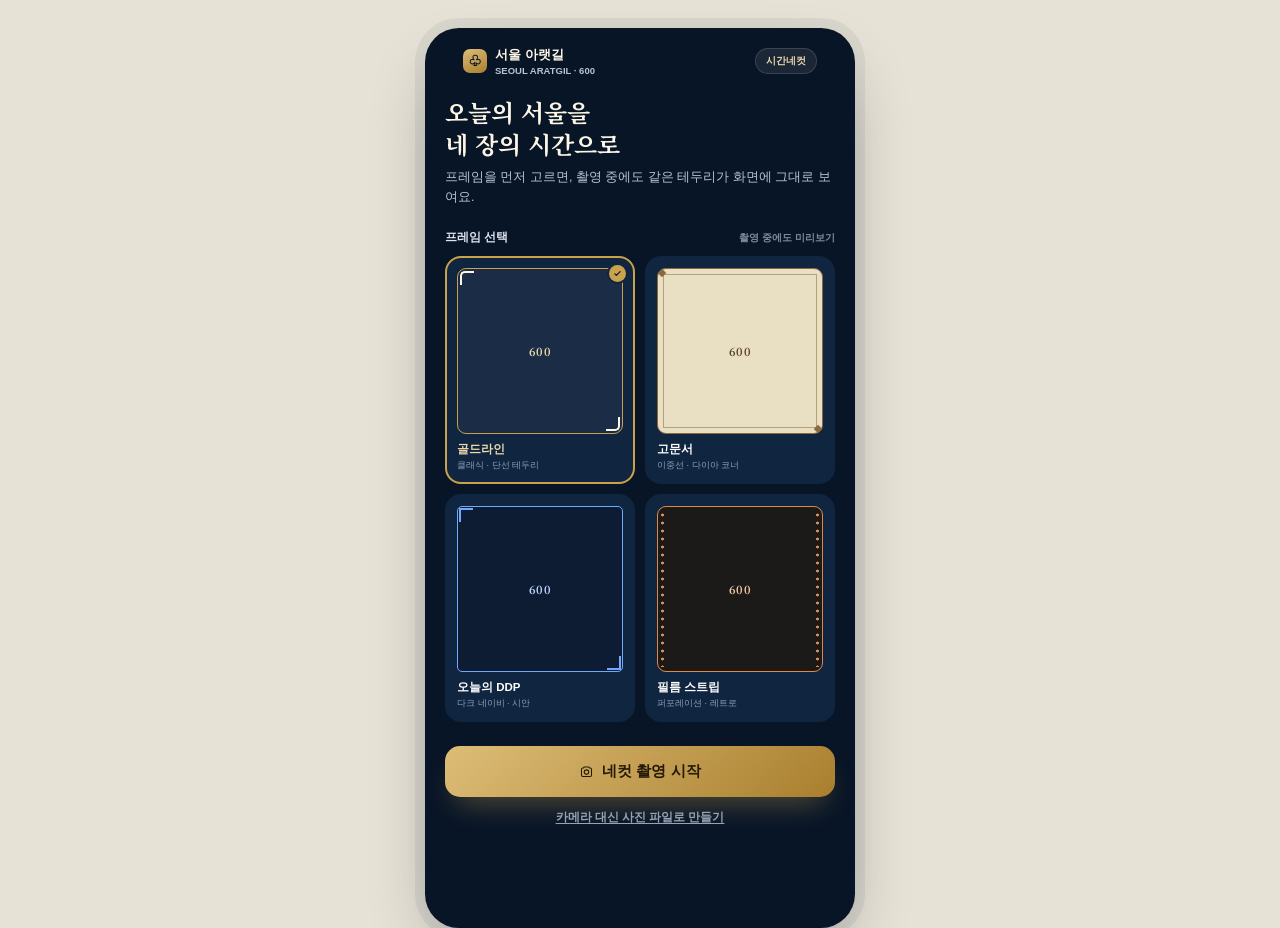
==== commit 2cef5244: "Show on-screen diagnostics when the camera preview stays black The virtual-camera fix alone didn't r" ====
--- a/backend/web/photobooth.html
+++ b/backend/web/photobooth.html
@@ -441,8 +441,44 @@
       state.stream = stream;
       video.srcObject = stream;
       video.style.transform = state.facing === 'user' ? 'scaleX(-1)' : 'none';
+      setTimeout(function(){ diagnoseBlackFrame(stream); }, 2500);
     })
     .catch(function(){ showCamError(); });
+}
+
+// If the preview stays black even though permission was granted, show real
+// diagnostic numbers directly on screen (track label/settings, video
+// readyState/size, measured brightness) instead of a generic message --
+// this is what actually tells us whether it's a wrong-device, frozen-frame,
+// or driver-level problem, without needing devtools.
+function diagnoseBlackFrame(stream){
+  if (!state.shots || state.shots.length) return; // already capturing fine
+  if ($('#screen-cam').className.indexOf('show') === -1) return; // left the screen
+  var vw = video.videoWidth, vh = video.videoHeight;
+  var brightness = -1;
+  if (vw && vh) {
+    try {
+      var c = document.createElement('canvas');
+      c.width = 16; c.height = 16;
+      var cx = c.getContext('2d');
+      cx.drawImage(video, 0, 0, 16, 16);
+      var data = cx.getImageData(0, 0, 16, 16).data;
+      var sum = 0;
+      for (var i = 0; i < data.length; i += 4) sum += data[i] + data[i+1] + data[i+2];
+      brightness = Math.round(sum / (data.length / 4));
+    } catch (e) { brightness = -2; }
+  }
+  if (vw && vh && brightness > 12) return; // real picture is showing, nothing to report
+  var track = stream.getVideoTracks()[0];
+  var settings = track ? track.getSettings() : {};
+  var lines = [
+    '카메라 미리보기가 비어 있어요. 아래 정보를 캡처해서 보내주세요.',
+    '장치: ' + (track ? track.label : '없음'),
+    '해상도: ' + vw + 'x' + vh + ' / readyState=' + video.readyState,
+    '측정 밝기(0~255): ' + brightness,
+    '트랙 설정: ' + JSON.stringify(settings)
+  ];
+  showCamError(lines.join('<br/>'));
 }
 
 function showCamError(message){
